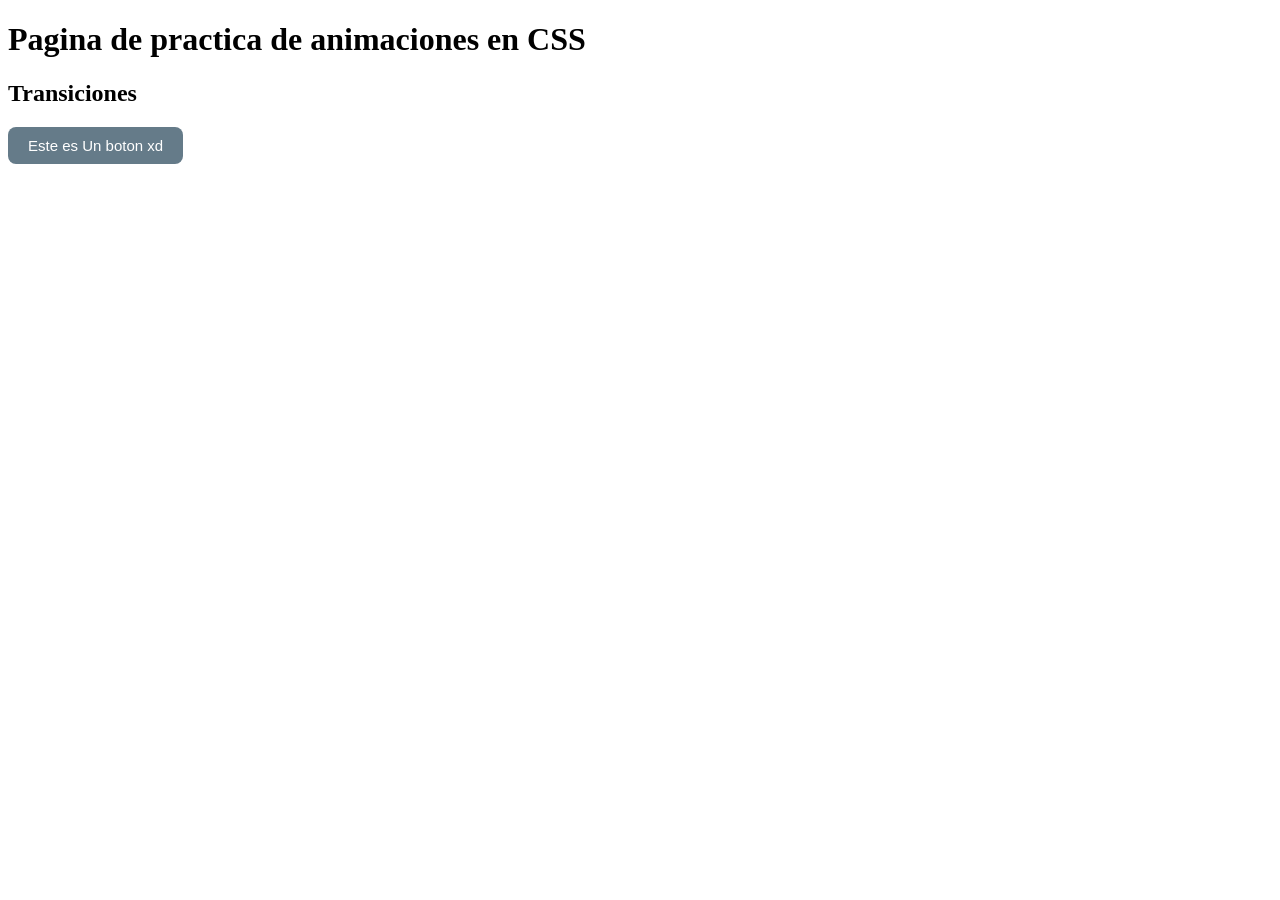
==== pagina-practica-animaciones.html @ cbb89f31 "se areggo proyecto animaciones css" ====
<!DOCTYPE html>
<html lang="es">

<head>
    <meta charset="UTF-8">
    <meta name="viewport" content="width=device-width, initial-scale=1.0">
    <title>Practica de animaciones en CSS</title>
    <link rel="stylesheet" href="css/pagina-practica-animaciones.css">
</head>

<body>
    <header>
        <h1>Pagina de practica de animaciones en CSS</h1>
    </header>
    <nav></nav>
    <main>
        <section>
            <header>
                <h2>Transiciones</h2>
            </header>
            <div class="boton">
                <button class="btn-transicion">
                    Este es Un boton xd
                </button>
            </div>
        </section>
    </main>

</body>

</html>
---- css/pagina-practica-animaciones.css ----
/* TRANSICIONES */
.btn-transicion {
    /* Estilos iniciales */
    background-color: #657b89;
    /* Azul */
    color: white;
    padding: 10px 20px;
    border: none;
    border-radius: 8px;
    cursor: pointer;
    font-size: 15px;

    /* LA CLAVE: La transición */
    /* Propiedad | Duración | Curva de tiempo */
    transition: background-color 3s ease;
}

/* Estado final al pasar el cursor */
.btn-transicion:hover {
    background-color: #4b0ee6;
    /* Cambia a verde */
}
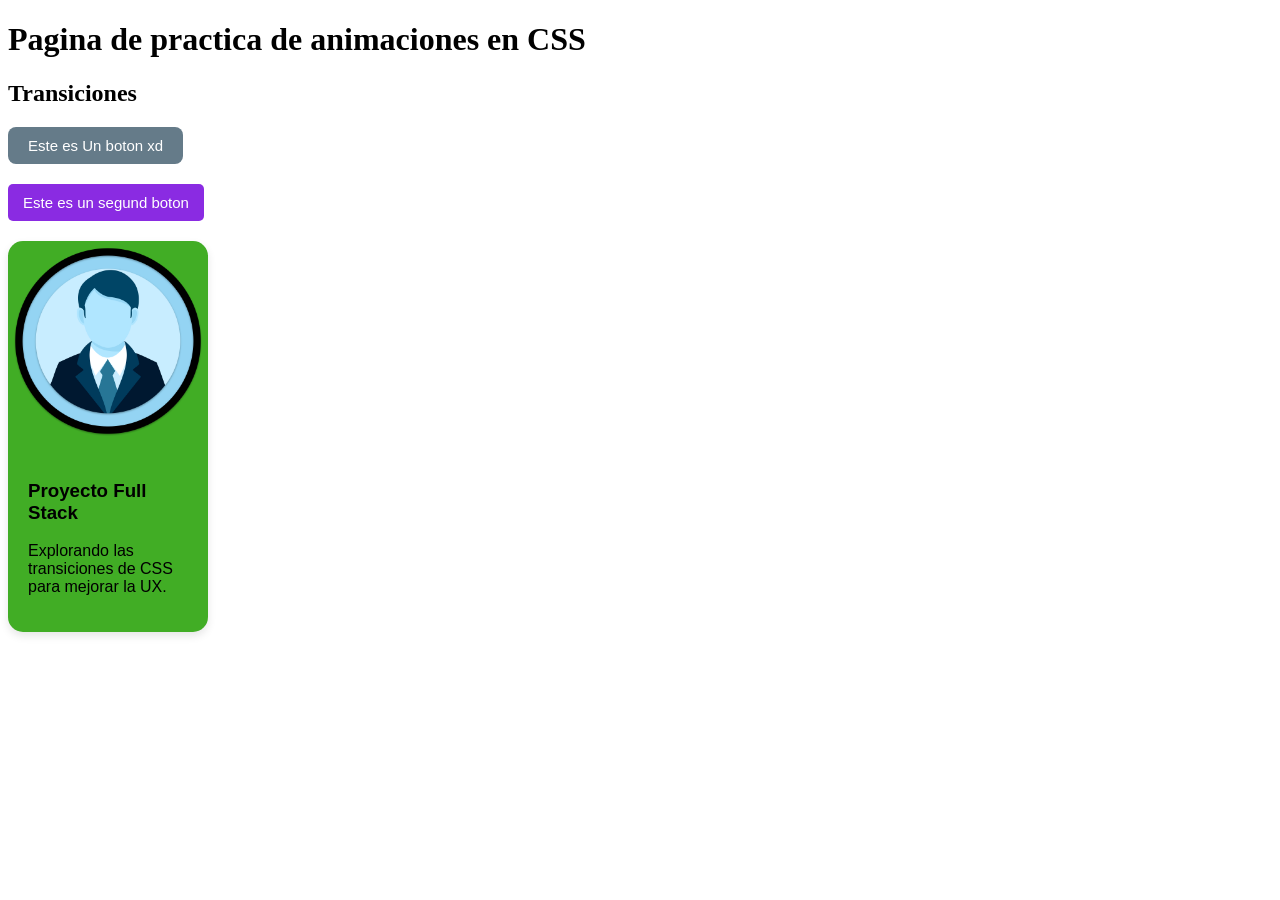
==== commit ebfa4c17: "se agregaron botones y card a la pagina animaciones" ====
--- a/pagina-practica-animaciones.html
+++ b/pagina-practica-animaciones.html
@@ -18,10 +18,25 @@
             <header>
                 <h2>Transiciones</h2>
             </header>
-            <div class="boton">
+            <div>
                 <button class="btn-transicion">
                     Este es Un boton xd
                 </button>
+            </div>
+            <div>
+                <button class="btn-transicion-2">
+                    Este es un segund boton
+                </button>
+            </div>
+        </section>
+
+        <section>
+            <div class="card">
+                <img src="image/card-user.webp" alt="Preview">
+                <div class="card-content">
+                    <h3>Proyecto Full Stack</h3>
+                    <p>Explorando las transiciones de CSS para mejorar la UX.</p>
+                </div>
             </div>
         </section>
     </main>
--- a/css/pagina-practica-animaciones.css
+++ b/css/pagina-practica-animaciones.css
@@ -19,4 +19,58 @@
 .btn-transicion:hover {
     background-color: #4b0ee6;
     /* Cambia a verde */
+}
+
+.btn-transicion-2 {
+    background-color: blueviolet;
+    color: white;
+    padding: 10px 15px;
+    margin-top: 20px;
+    border: none;
+    border-radius: 5px;
+    cursor: pointer;
+    font-size: 15px;
+    transition: background-color 3s ease;
+}
+
+.btn-transicion-2:hover {
+    background-color: #ea08f2;
+}
+
+
+
+.card {
+    width: 200px;
+    margin-top: 20px;
+    background-color: #41ad25;
+    border-radius: 15px;
+    overflow: hidden;
+    /* Para que la imagen no se salga de las esquinas redondeadas */
+    box-shadow: 0 4px 8px rgba(0, 0, 0, 0.1);
+
+    /* EL SECRETO: Definimos la transición desde el estado inicial */
+    /* Animamos 'transform' para el tamaño y 'box-shadow' para la profundidad */
+    transition: transform 0.5s ease, box-shadow 0.5s ease;
+    cursor: pointer;
+}
+
+/* Estado al pasar el cursor */
+.card:hover {
+    /* scale(1.05) aumenta el tamaño un 5%. 
+     No uses valores muy altos (como 1.5) porque se verá brusco */
+    transform: scale(1.05);
+
+    /* Aumentamos la sombra para dar efecto de que la card "flota" hacia el usuario */
+    box-shadow: 0 12px 24px rgba(0, 0, 0, 0.2);
+}
+
+/* Estilos extra para la imagen */
+.card img {
+    width: 100%;
+    display: block;
+}
+
+.card-content {
+    padding: 20px;
+    font-family: sans-serif;
 }
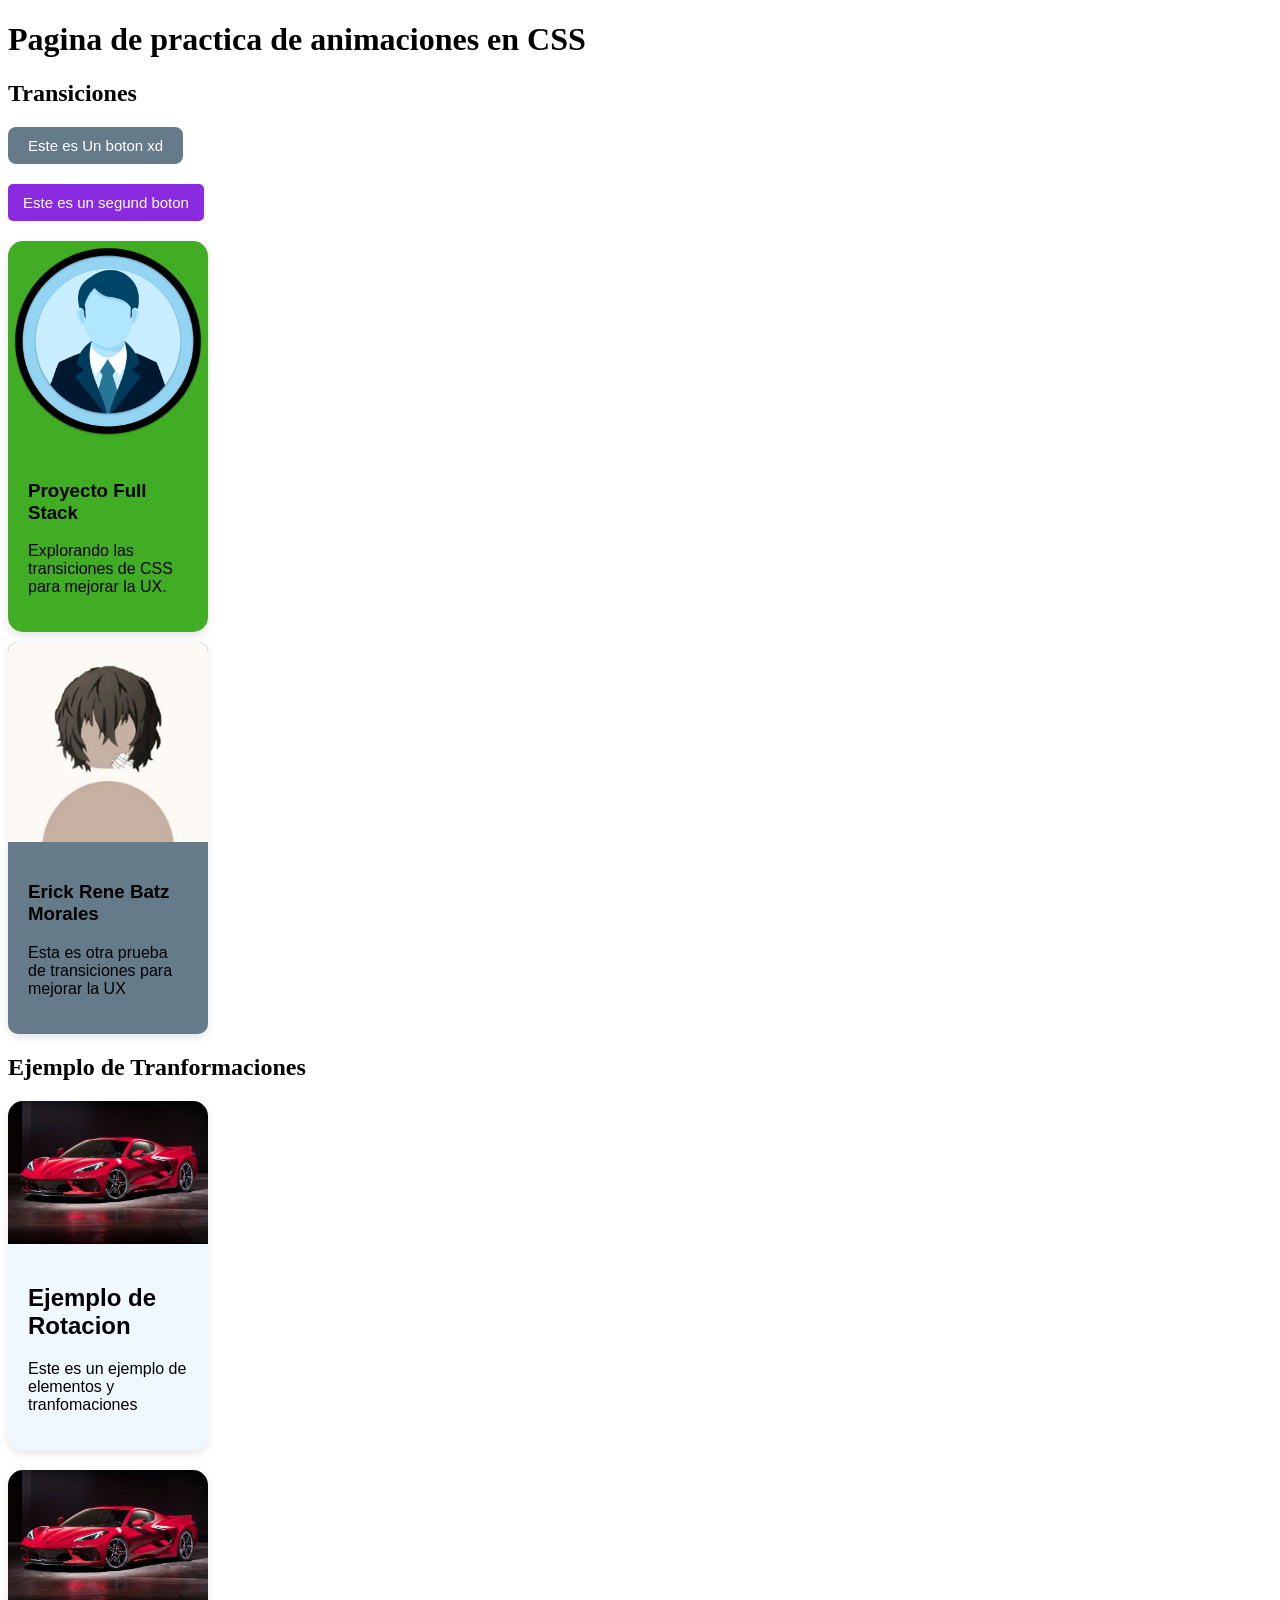
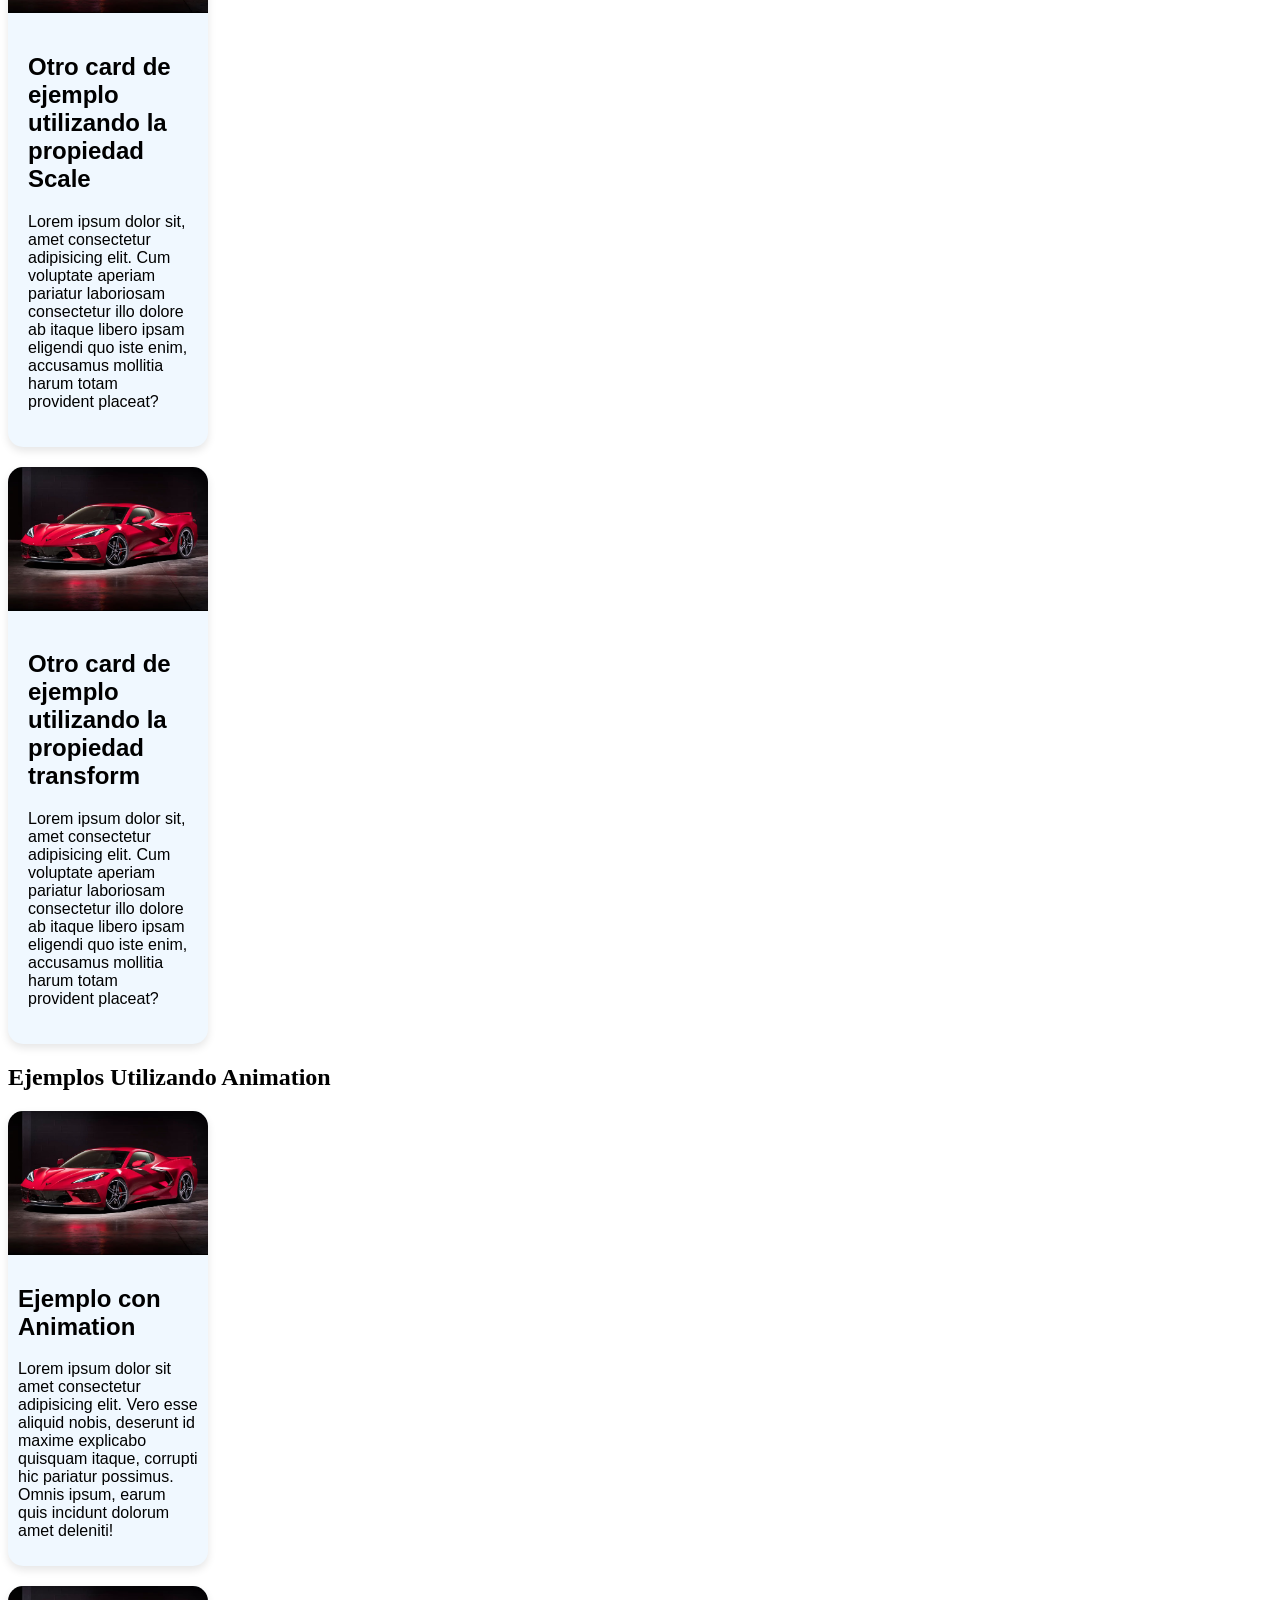
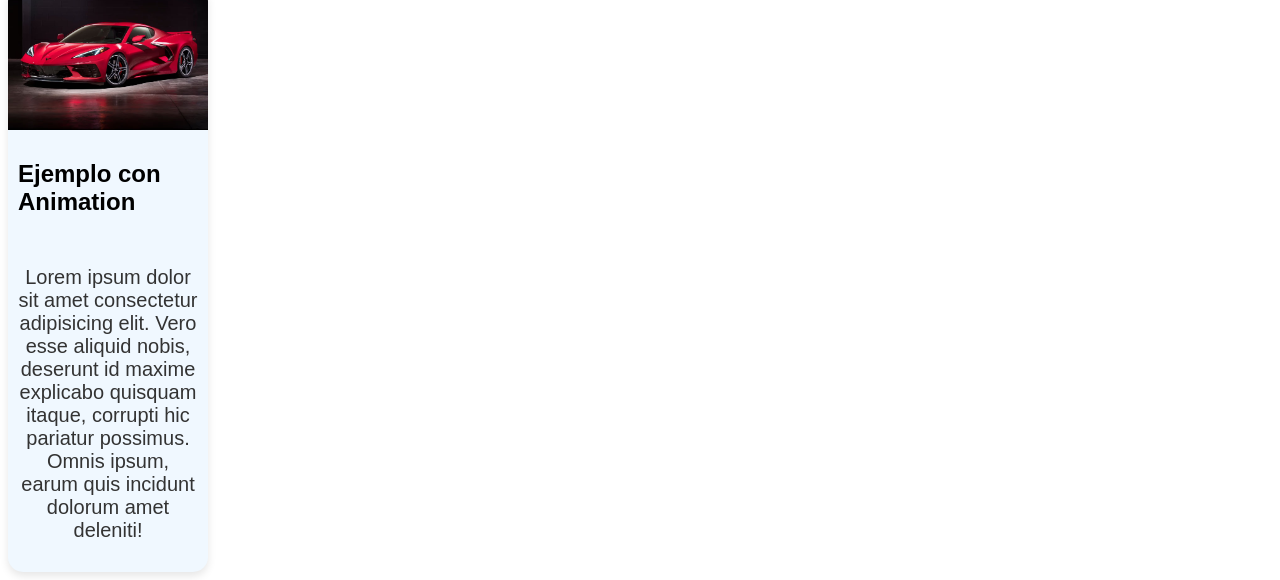
==== commit efc51c37: "se agregron animaciones" ====
--- a/pagina-practica-animaciones.html
+++ b/pagina-practica-animaciones.html
@@ -5,7 +5,9 @@
     <meta charset="UTF-8">
     <meta name="viewport" content="width=device-width, initial-scale=1.0">
     <title>Practica de animaciones en CSS</title>
-    <link rel="stylesheet" href="css/pagina-practica-animaciones.css">
+    <link rel="stylesheet" href="css/trasiciones.css">
+    <link rel="stylesheet" href="css/transformaciones.css">
+    <link rel="stylesheet" href="css/animaciones.css">
 </head>
 
 <body>
@@ -13,29 +15,92 @@
         <h1>Pagina de practica de animaciones en CSS</h1>
     </header>
     <nav></nav>
-    <main>
-        <section>
+    <main class="container">
+        <section class="row">
             <header>
                 <h2>Transiciones</h2>
             </header>
-            <div>
+            <div class="col-3">
                 <button class="btn-transicion">
                     Este es Un boton xd
                 </button>
             </div>
-            <div>
+            <div class="col-3">
                 <button class="btn-transicion-2">
                     Este es un segund boton
                 </button>
             </div>
         </section>
 
-        <section>
-            <div class="card">
+        <section class="row">
+            <div class="card col-2">
                 <img src="image/card-user.webp" alt="Preview">
                 <div class="card-content">
                     <h3>Proyecto Full Stack</h3>
                     <p>Explorando las transiciones de CSS para mejorar la UX.</p>
+                </div>
+            </div>
+            <div class="card-2 col-2">
+                <img src="image/user-anime.jpg" alt="user">
+                <div class="card-content-2">
+                    <h3>Erick Rene Batz Morales</h3>
+                    <p>Esta es otra prueba de transiciones para mejorar la UX</p>
+                </div>
+            </div>
+        </section>
+
+        <section>
+            <header>
+                <h2>Ejemplo de Tranformaciones</h2>
+            </header>
+            <div class="card-tran">
+                <img src="image/caro.avif" alt="image">
+                <div class="card-content-tran">
+                    <h2>Ejemplo de Rotacion</h2>
+                    <p>Este es un ejemplo de elementos y tranfomaciones</p>
+                </div>
+            </div>
+        </section>
+        <section>
+            <div class="card-tran-2">
+                <img src="image/caro.avif" alt="" class="image-scale">
+                <div class="card-content-tran-2">
+                    <h2>Otro card de ejemplo utilizando la propiedad Scale</h2>
+                    <p>Lorem ipsum dolor sit, amet consectetur adipisicing elit. Cum voluptate aperiam pariatur laboriosam consectetur illo dolore ab itaque libero ipsam eligendi quo iste enim, accusamus mollitia harum totam provident placeat?</p>
+                </div>
+            </div>
+        </section>
+        <section>
+            <div class="card-tran-3">
+                <img src="image/caro.avif" alt="">
+                <div class="card-content-tran-3">
+                    <h2>Otro card de ejemplo utilizando la propiedad transform</h2>
+                    <p>Lorem ipsum dolor sit, amet consectetur adipisicing elit. Cum voluptate aperiam pariatur laboriosam consectetur illo dolore ab itaque libero ipsam eligendi quo iste enim, accusamus mollitia harum totam provident placeat?</p>
+                </div>
+            </div>
+        </section>
+        <section>
+            <header>
+                <h2>Ejemplos Utilizando Animation</h2>
+            </header>
+            <div class="card-animation">
+                <img src="image/caro.avif" alt="">
+                <div class="card-content-animation">
+                    <h2>Ejemplo con Animation</h2>
+                    <p>
+                        Lorem ipsum dolor sit amet consectetur adipisicing elit. Vero esse aliquid nobis, deserunt id maxime explicabo quisquam itaque, corrupti hic pariatur possimus. Omnis ipsum, earum quis incidunt dolorum amet deleniti!
+                    </p>
+                </div>
+            </div>
+        </section>
+        <section>
+            <div class="card-opacity">
+                <img src="image/caro.avif" alt="">
+                <div class="card-content-opacity">
+                    <h2>Ejemplo con Animation</h2>
+                    <p class="texto-pulso">
+                        Lorem ipsum dolor sit amet consectetur adipisicing elit. Vero esse aliquid nobis, deserunt id maxime explicabo quisquam itaque, corrupti hic pariatur possimus. Omnis ipsum, earum quis incidunt dolorum amet deleniti!
+                    </p>
                 </div>
             </div>
         </section>
--- a/css/trasiciones.css
+++ b/css/trasiciones.css
@@ -0,0 +1,100 @@
+/* TRANSICIONES */
+.btn-transicion {
+    /* Estilos iniciales */
+    background-color: #657b89;
+    /* Azul */
+    color: white;
+    padding: 10px 20px;
+    border: none;
+    border-radius: 8px;
+    cursor: pointer;
+    font-size: 15px;
+
+    /* LA CLAVE: La transición */
+    /* Propiedad | Duración | Curva de tiempo */
+    transition: background-color 3s ease;
+}
+
+/* Estado final al pasar el cursor */
+.btn-transicion:hover {
+    background-color: #4b0ee6;
+    /* Cambia a verde */
+}
+
+.btn-transicion-2 {
+    background-color: blueviolet;
+    color: white;
+    padding: 10px 15px;
+    margin-top: 20px;
+    border: none;
+    border-radius: 5px;
+    cursor: pointer;
+    font-size: 15px;
+    transition: background-color 3s ease;
+}
+
+.btn-transicion-2:hover {
+    background-color: #ea08f2;
+}
+
+
+/*creamos el primer card*/
+.card {
+    width: 200px;
+    margin-top: 20px;
+    background-color: #41ad25;
+    border-radius: 15px;
+    overflow: hidden;
+    /* Para que la imagen no se salga de las esquinas redondeadas */
+    box-shadow: 0 4px 8px rgba(0, 0, 0, 0.1);
+
+    /* EL SECRETO: Definimos la transición desde el estado inicial */
+    /* Animamos 'transform' para el tamaño y 'box-shadow' para la profundidad */
+    transition: transform 0.5s ease, box-shadow 0.5s ease;
+    cursor: pointer;
+}
+
+/* Estado al pasar el cursor */
+.card:hover {
+    /* scale(1.05) aumenta el tamaño un 5%. 
+     No uses valores muy altos (como 1.5) porque se verá brusco */
+    transform: scale(1.05);
+
+    /* Aumentamos la sombra para dar efecto de que la card "flota" hacia el usuario */
+    box-shadow: 0 12px 24px rgba(0, 0, 0, 0.2);
+}
+
+/* Estilos extra para la imagen */
+.card img {
+    width: 100%;
+    display: block;
+}
+
+.card-content {
+    padding: 20px;
+    font-family: sans-serif;
+}
+
+.card-2{
+    width: 200px;
+    margin-top: 10px;
+    background-color: #657b89;
+    border-radius: 10px;
+    overflow: hidden;
+    box-shadow: 0 4px 8px rgba(0, 0, 0, 0.1);
+
+    transition: transform 0.5s ease, box-shadow 0.5s ease;
+    cursor: pointer;
+}
+.card-2:hover{
+    transform: scale(1.05);
+    box-shadow: 0 16px 32px rgba(0, 0, 0, 0.2);
+}
+.card-2 img {
+    width: 100%;
+    display: block;
+}
+.card-content-2{
+    padding: 20px;
+    font-family: sans-serif;
+}
--- a/css/transformaciones.css
+++ b/css/transformaciones.css
@@ -0,0 +1,77 @@
+/*Estos son ejemplos de como usar tranformaciones*/
+.card-tran{
+    width: 200px;
+    margin-top: 20px;
+    background-color: aliceblue;
+    border-radius: 15px;
+    overflow: hidden;
+    box-shadow: 0 4px 8px rgba(0, 0, 0, 0.1);
+
+    transition: transform 0.5s ease, box-shadow 0.5s ease;
+    cursor:pointer;
+}
+.card-tran:hover{
+    transform: rotate(10deg);
+    box-shadow: 0 12px 16px rgba(0, 0, 0, 0.2);
+}
+.card-tran img{
+    width: 100%;
+    display: block;
+}
+.card-content-tran{
+    padding: 20px;
+    font-family: sans-serif;
+}
+
+
+/*creamos una segunda card para urilizar scale en la propiedad tranform*/
+.card-tran-2{
+    width: 200px;
+    margin-top: 20px;
+    background-color: aliceblue;
+    border-radius: 15px;
+    overflow: hidden;
+    box-shadow: 0 4px 8px rgba(0, 0, 0, 0.1);
+
+    transition: transform 0.5s ease, box-shadow 0.5s ease;
+    cursor:pointer;
+}
+.card-tran-2:hover{
+    transform: scale(1.1);
+    box-shadow: 0 12px 24px rgba(0, 0, 0, 0.3);
+}
+
+.card-tran-2 img{
+    width: 100%;
+    display: block;
+}
+.card-content-tran-2{
+    padding: 20px;
+    font-family: sans-serif;
+}
+
+/*creamos un tercer card para la funcion translate*/
+.card-tran-3{
+    width: 200px;
+    margin-top: 20px;
+    background-color: aliceblue;
+    border-radius: 15px;
+    overflow: hidden;
+    box-shadow: 0 4px 8px rgba(0, 0, 0, 0.1);
+
+    transition: all 0.5s ease;
+    cursor:pointer;
+}
+.card-tran-3:hover{
+    transform:translate(30px);
+    box-shadow: 0 12px 24px rgba(0, 0, 0, 0.3);
+}
+
+.card-tran-3 img{
+    width: 100%;
+    display: block;
+}
+.card-content-tran-3{
+    padding: 20px;
+    font-family: sans-serif;
+}
--- a/css/animaciones.css
+++ b/css/animaciones.css
@@ -0,0 +1,67 @@
+/*cramos las animaciones para nuestra pagina*/
+@keyframes flotar{
+    0%{
+        transform: translateY(0);
+    }
+    50%{
+        transform: translateY(-20px);
+    }
+    100%{
+        transform: translateY(0);
+    }
+}
+.card-animation{
+   width: 200px;
+    margin-top: 20px;
+    background-color: aliceblue;
+    border-radius: 15px;
+    overflow: hidden;
+    box-shadow: 0 4px 8px rgba(0, 0, 0, 0.1);
+    animation: flotar 3s ease-in infinite;
+}
+.card-animation img{
+    width: 100%;
+    display: block;
+}
+.card-content-animation{
+    padding: 10px;
+    font-family: sans-serif;
+}
+
+@keyframes aparicionPulso{
+    0%{
+        opacity: 0;
+    }
+    50%{
+        opacity: 1;
+    }
+    100%{
+        opacity: 0;
+    }
+}
+.card-opacity{
+   width: 200px;
+    margin-top: 20px;
+    background-color: aliceblue;
+    border-radius: 15px;
+    overflow: hidden;
+    box-shadow: 0 4px 8px rgba(0, 0, 0, 0.1);
+   
+}
+.card-opacity img{
+    width: 100%;
+    display: block;
+}
+.card-content-opacity{
+    padding: 10px;
+    font-family: sans-serif;
+}
+.texto-pulso{
+  font-family: sans-serif;
+  font-size: 20px;
+  color: #333;
+  text-align: center;
+  margin-top: 50px;
+  
+  animation: aparicionPulso 2s ease infinite;
+}
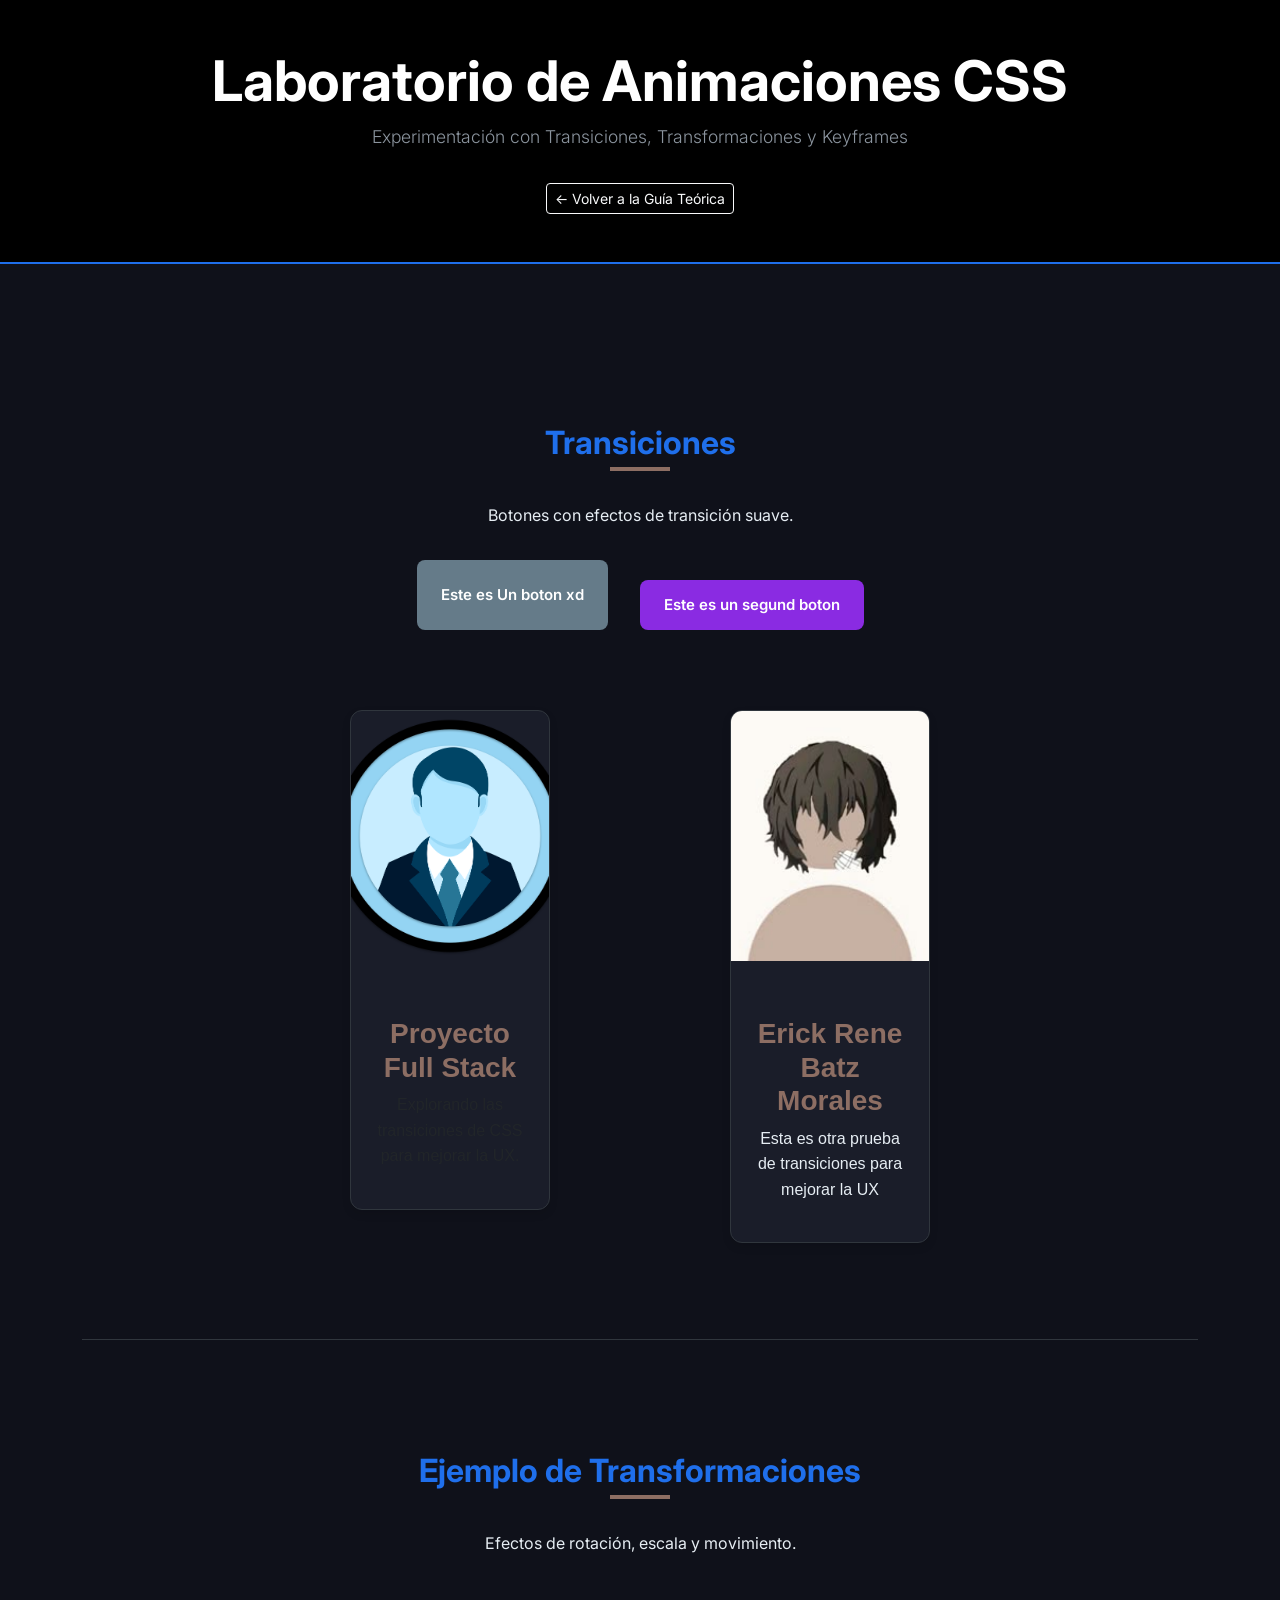
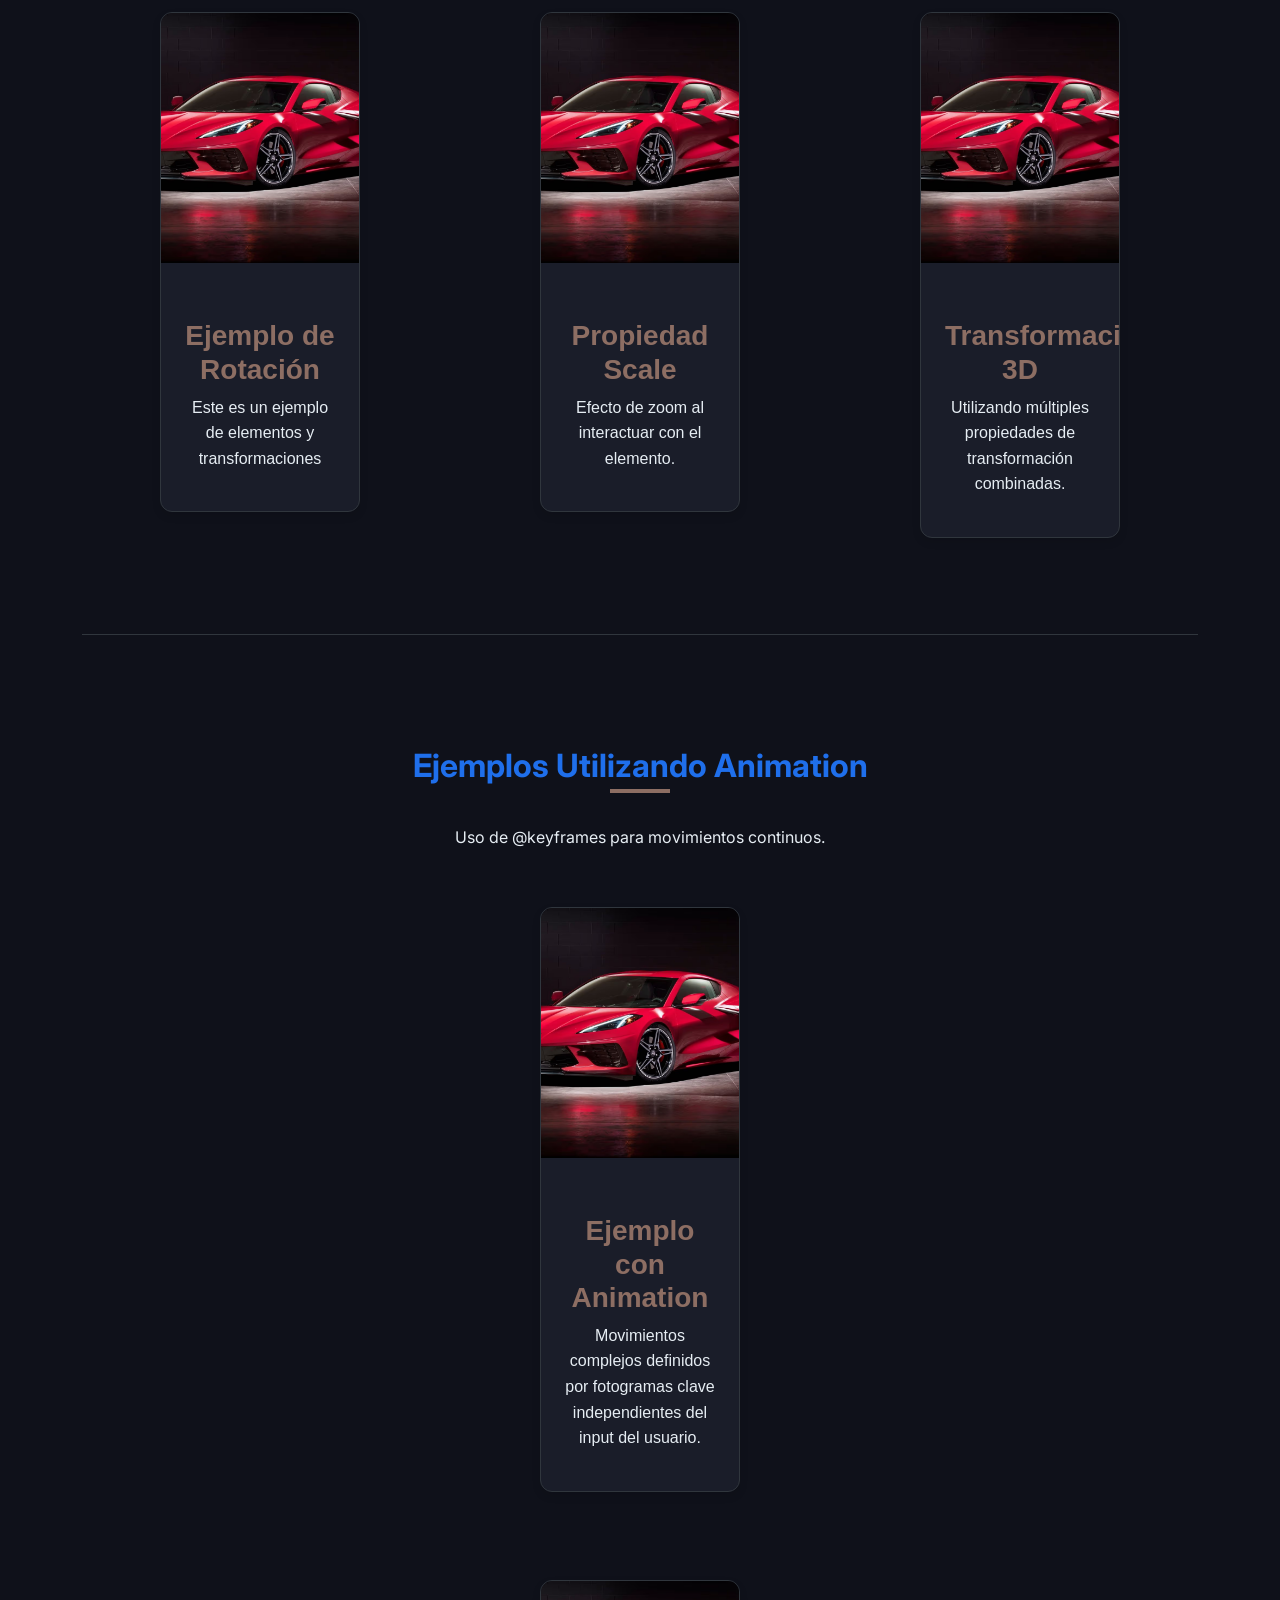
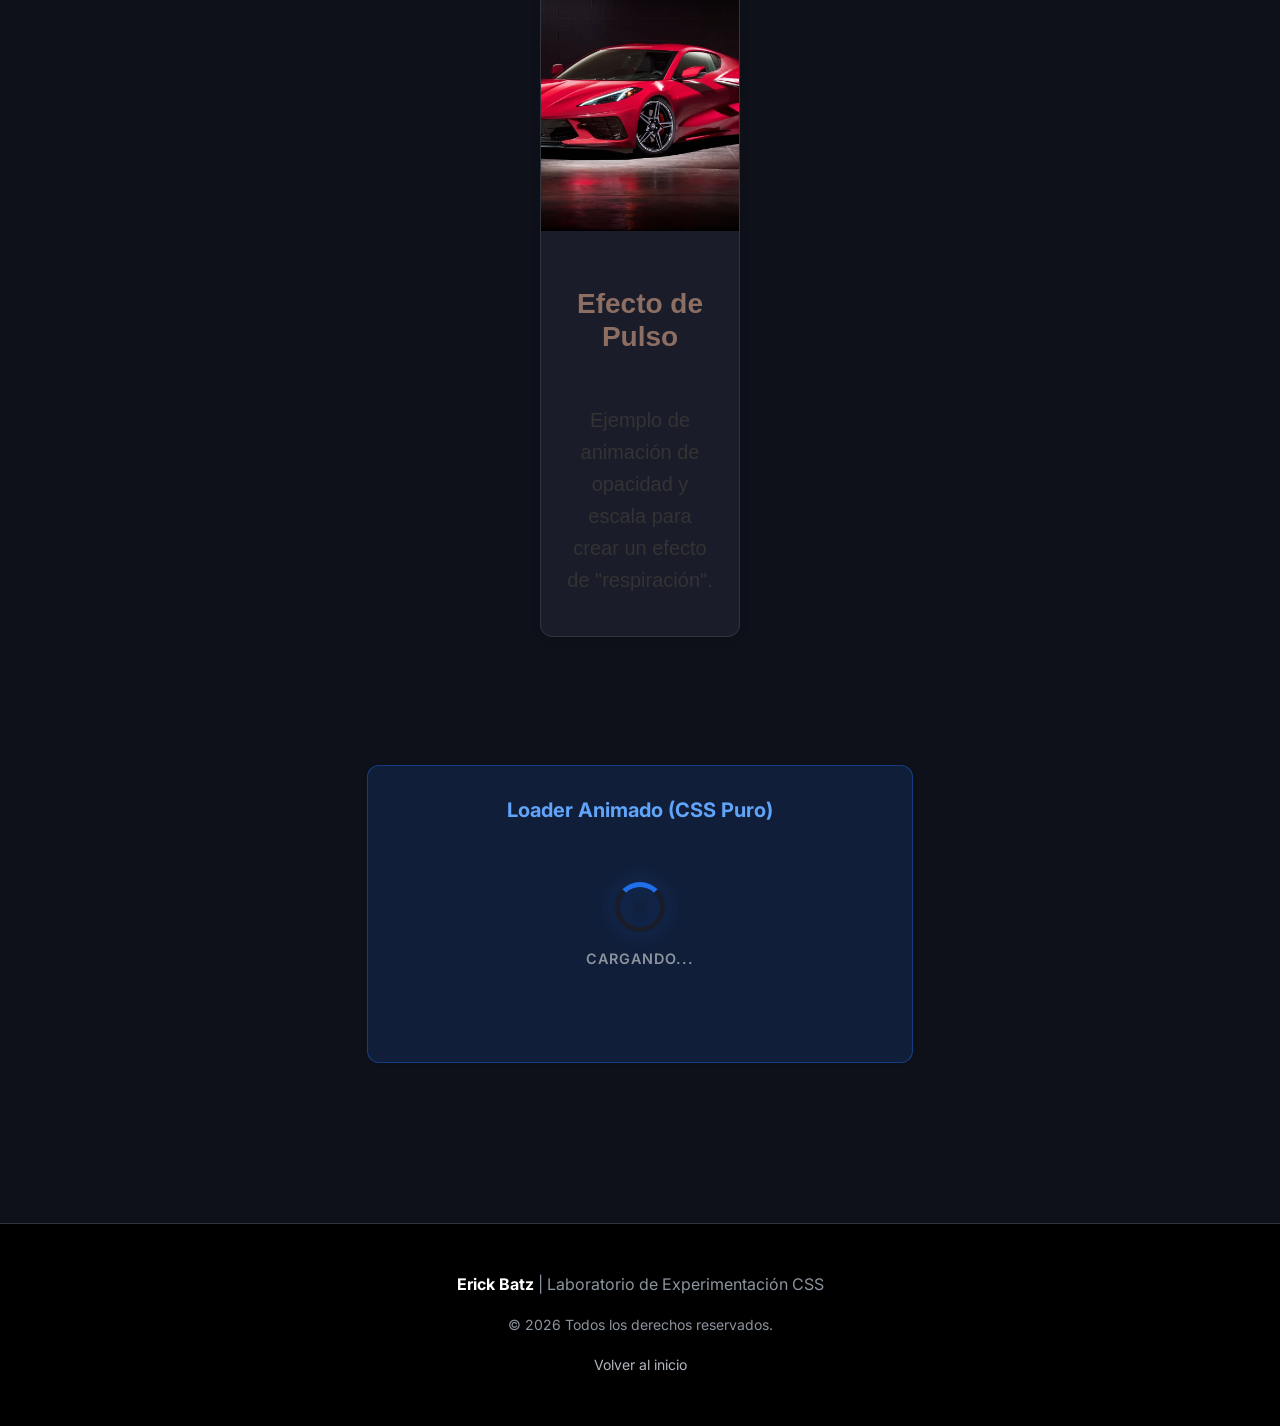
==== commit 71abc79f: "se agrego animaciones" ====
--- a/pagina-practica-animaciones.html
+++ b/pagina-practica-animaciones.html
@@ -4,108 +4,241 @@
 <head>
     <meta charset="UTF-8">
     <meta name="viewport" content="width=device-width, initial-scale=1.0">
-    <title>Practica de animaciones en CSS</title>
+    <title>Laboratorio: Práctica de Animaciones CSS</title>
+
+    <!-- Bootstrap 5 CDN -->
+    <link href="https://cdn.jsdelivr.net/npm/bootstrap@5.3.0/dist/css/bootstrap.min.css" rel="stylesheet">
+
+    <!-- Estilos del proyecto -->
+    <link rel="stylesheet" href="css/style.css">
+
+    <!-- Fuentes (igual que index.html) -->
+    <link rel="preconnect" href="https://fonts.googleapis.com">
+    <link rel="preconnect" href="https://fonts.gstatic.com" crossorigin>
+    <link href="https://fonts.googleapis.com/css2?family=Inter:wght@300;400;600;800&display=swap" rel="stylesheet">
+
+    <!-- Tus estilos específicos para animaciones -->
+    <!-- Nota: He mantenido estos enlaces ya que son los que contienen la lógica de tus animaciones -->
     <link rel="stylesheet" href="css/trasiciones.css">
     <link rel="stylesheet" href="css/transformaciones.css">
     <link rel="stylesheet" href="css/animaciones.css">
+
+    <style>
+        /* Ajustes específicos para centrar y pulir esta página */
+        .card,
+        .card-2,
+        .card-tran,
+        .card-tran-2,
+        .card-tran-3,
+        .card-animation,
+        .card-opacity {
+            margin: 2rem auto;
+            max-width: 400px;
+            /* Tamaño máximo para que no se estiren demasiado en pantallas grandes */
+            background-color: var(--surface-color);
+            border: 1px solid var(--border-color);
+            border-radius: 12px;
+            overflow: hidden;
+            text-align: center;
+        }
+
+        .card img,
+        .card-2 img,
+        .card-tran img,
+        .card-tran-2 img,
+        .card-tran-3 img,
+        .card-animation img,
+        .card-opacity img {
+            width: 100%;
+            height: 250px;
+            object-fit: cover;
+        }
+
+        .card-content,
+        .card-content-2,
+        .card-content-tran,
+        .card-content-tran-2,
+        .card-content-tran-3,
+        .card-content-animation,
+        .card-content-opacity {
+            padding: 1.5rem;
+        }
+
+        h2 {
+            margin-top: 3rem;
+            margin-bottom: 2rem;
+            text-align: center;
+        }
+
+        h2::after {
+            left: 50%;
+            transform: translateX(-50%);
+        }
+
+        .btn-container {
+            display: flex;
+            justify-content: center;
+            gap: 2rem;
+            margin: 2rem 0;
+        }
+
+        /* Tus botones originales con algo de padding extra para Bootstrap */
+        .btn-transicion,
+        .btn-transicion-2 {
+            padding: 0.8rem 1.5rem;
+            border-radius: 8px;
+            cursor: pointer;
+            border: none;
+            font-weight: 600;
+        }
+    </style>
 </head>
 
 <body>
-    <header>
-        <h1>Pagina de practica de animaciones en CSS</h1>
+    <header class="py-5">
+        <div class="container text-center">
+            <h1 class="display-4 fw-bold">Laboratorio de Animaciones CSS</h1>
+            <p class="subtitle lead">Experimentación con Transiciones, Transformaciones y Keyframes</p>
+            <a href="index.html" class="btn btn-outline-light btn-sm mt-3">← Volver a la Guía Teórica</a>
+        </div>
     </header>
-    <nav></nav>
-    <main class="container">
-        <section class="row">
-            <header>
-                <h2>Transiciones</h2>
-            </header>
-            <div class="col-3">
+
+    <main class="container py-5">
+
+        <!-- SECCIÓN 1: TRANSICIONES -->
+        <section class="text-center">
+            <h2>Transiciones</h2>
+            <p class="mb-4">Botones con efectos de transición suave.</p>
+
+            <div class="btn-container">
                 <button class="btn-transicion">
                     Este es Un boton xd
                 </button>
-            </div>
-            <div class="col-3">
                 <button class="btn-transicion-2">
                     Este es un segund boton
                 </button>
             </div>
+
+            <div class="row justify-content-center mt-5">
+                <div class="col-md-6 col-lg-4">
+                    <div class="card">
+                        <img src="image/card-user.webp" alt="Preview">
+                        <div class="card-content">
+                            <h3>Proyecto Full Stack</h3>
+                            <p>Explorando las transiciones de CSS para mejorar la UX.</p>
+                        </div>
+                    </div>
+                </div>
+                <div class="col-md-6 col-lg-4">
+                    <div class="card-2">
+                        <img src="image/user-anime.jpg" alt="user">
+                        <div class="card-content-2">
+                            <h3>Erick Rene Batz Morales</h3>
+                            <p>Esta es otra prueba de transiciones para mejorar la UX</p>
+                        </div>
+                    </div>
+                </div>
+            </div>
         </section>
 
-        <section class="row">
-            <div class="card col-2">
-                <img src="image/card-user.webp" alt="Preview">
-                <div class="card-content">
-                    <h3>Proyecto Full Stack</h3>
-                    <p>Explorando las transiciones de CSS para mejorar la UX.</p>
-                </div>
-            </div>
-            <div class="card-2 col-2">
-                <img src="image/user-anime.jpg" alt="user">
-                <div class="card-content-2">
-                    <h3>Erick Rene Batz Morales</h3>
-                    <p>Esta es otra prueba de transiciones para mejorar la UX</p>
+        <!-- SECCIÓN 2: TRANSFORMACIONES -->
+        <section class="text-center">
+            <h2>Ejemplo de Transformaciones</h2>
+            <p class="mb-4">Efectos de rotación, escala y movimiento.</p>
+
+            <div class="row justify-content-center g-4">
+                <div class="col-md-6 col-lg-4">
+                    <div class="card-tran">
+                        <img src="image/caro.avif" alt="image">
+                        <div class="card-content-tran">
+                            <h3>Ejemplo de Rotación</h3>
+                            <p>Este es un ejemplo de elementos y transformaciones</p>
+                        </div>
+                    </div>
+                </div>
+
+                <div class="col-md-6 col-lg-4">
+                    <div class="card-tran-2">
+                        <img src="image/caro.avif" alt="" class="image-scale">
+                        <div class="card-content-tran-2">
+                            <h3>Propiedad Scale</h3>
+                            <p>Efecto de zoom al interactuar con el elemento.</p>
+                        </div>
+                    </div>
+                </div>
+
+                <div class="col-md-6 col-lg-4">
+                    <div class="card-tran-3">
+                        <img src="image/caro.avif" alt="">
+                        <div class="card-content-tran-3">
+                            <h3>Transformación 3D</h3>
+                            <p>Utilizando múltiples propiedades de transformación combinadas.</p>
+                        </div>
+                    </div>
                 </div>
             </div>
         </section>
 
-        <section>
-            <header>
-                <h2>Ejemplo de Tranformaciones</h2>
-            </header>
-            <div class="card-tran">
-                <img src="image/caro.avif" alt="image">
-                <div class="card-content-tran">
-                    <h2>Ejemplo de Rotacion</h2>
-                    <p>Este es un ejemplo de elementos y tranfomaciones</p>
+        <!-- SECCIÓN 3: ANIMACIONES -->
+        <section class="text-center">
+            <h2>Ejemplos Utilizando Animation</h2>
+            <p class="mb-4">Uso de @keyframes para movimientos continuos.</p>
+
+            <div class="row justify-content-center">
+                <div class="col-md-8 col-lg-6">
+                    <div class="card-animation">
+                        <img src="image/caro.avif" alt="">
+                        <div class="card-content-animation">
+                            <h3>Ejemplo con Animation</h3>
+                            <p>
+                                Movimientos complejos definidos por fotogramas clave independientes del input del
+                                usuario.
+                            </p>
+                        </div>
+                    </div>
+                </div>
+            </div>
+
+            <div class="row justify-content-center mt-4">
+                <div class="col-md-8 col-lg-6">
+                    <div class="card-opacity">
+                        <img src="image/caro.avif" alt="">
+                        <div class="card-content-opacity">
+                            <h3>Efecto de Pulso</h3>
+                            <p class="texto-pulso">
+                                Ejemplo de animación de opacidad y escala para crear un efecto de "respiración".
+                            </p>
+                        </div>
+                    </div>
+                </div>
+            </div>
+
+            <!-- Loader Animado Agregado -->
+            <div class="row justify-content-center mt-5">
+                <div class="col-md-8 col-lg-6">
+                    <div class="expert-tip shadow-sm">
+                        <h3 class="h5 fw-bold mb-3">Loader Animado (CSS Puro)</h3>
+                        <div class="loader-container">
+                            <div class="loader"></div>
+                            <div class="loader-text">Cargando...</div>
+                        </div>
+                    </div>
                 </div>
             </div>
         </section>
-        <section>
-            <div class="card-tran-2">
-                <img src="image/caro.avif" alt="" class="image-scale">
-                <div class="card-content-tran-2">
-                    <h2>Otro card de ejemplo utilizando la propiedad Scale</h2>
-                    <p>Lorem ipsum dolor sit, amet consectetur adipisicing elit. Cum voluptate aperiam pariatur laboriosam consectetur illo dolore ab itaque libero ipsam eligendi quo iste enim, accusamus mollitia harum totam provident placeat?</p>
-                </div>
-            </div>
-        </section>
-        <section>
-            <div class="card-tran-3">
-                <img src="image/caro.avif" alt="">
-                <div class="card-content-tran-3">
-                    <h2>Otro card de ejemplo utilizando la propiedad transform</h2>
-                    <p>Lorem ipsum dolor sit, amet consectetur adipisicing elit. Cum voluptate aperiam pariatur laboriosam consectetur illo dolore ab itaque libero ipsam eligendi quo iste enim, accusamus mollitia harum totam provident placeat?</p>
-                </div>
-            </div>
-        </section>
-        <section>
-            <header>
-                <h2>Ejemplos Utilizando Animation</h2>
-            </header>
-            <div class="card-animation">
-                <img src="image/caro.avif" alt="">
-                <div class="card-content-animation">
-                    <h2>Ejemplo con Animation</h2>
-                    <p>
-                        Lorem ipsum dolor sit amet consectetur adipisicing elit. Vero esse aliquid nobis, deserunt id maxime explicabo quisquam itaque, corrupti hic pariatur possimus. Omnis ipsum, earum quis incidunt dolorum amet deleniti!
-                    </p>
-                </div>
-            </div>
-        </section>
-        <section>
-            <div class="card-opacity">
-                <img src="image/caro.avif" alt="">
-                <div class="card-content-opacity">
-                    <h2>Ejemplo con Animation</h2>
-                    <p class="texto-pulso">
-                        Lorem ipsum dolor sit amet consectetur adipisicing elit. Vero esse aliquid nobis, deserunt id maxime explicabo quisquam itaque, corrupti hic pariatur possimus. Omnis ipsum, earum quis incidunt dolorum amet deleniti!
-                    </p>
-                </div>
-            </div>
-        </section>
+
     </main>
 
+    <footer class="py-5">
+        <div class="container">
+            <p><strong>Erick Batz</strong> | Laboratorio de Experimentación CSS</p>
+            <p class="copyright small">&copy; 2026 Todos los derechos reservados.</p>
+            <a href="index.html" class="text-decoration-none text-muted small">Volver al inicio</a>
+        </div>
+    </footer>
+
+    <!-- Bootstrap Bundle JS -->
+    <script src="https://cdn.jsdelivr.net/npm/bootstrap@5.3.0/dist/js/bootstrap.bundle.min.js"></script>
 </body>
 
 </html>
--- a/css/style.css
+++ b/css/style.css
@@ -0,0 +1,217 @@
+:root {
+    --bg-color: #0f111a; /* Negro profundo azulado */
+    --surface-color: #1a1d29; /* Gris muy oscuro para tarjetas */
+    --text-color: #e6edf3; /* Gris muy claro para lectura */
+    --text-muted: #8b949e;
+    --navy-blue: #1f6feb; /* Azul brillante para contrastar en oscuro */
+    --dark-brown: #8d6e63; /* Café claro para resaltar en oscuro */
+    --border-color: #30363d;
+    --code-bg: #0d1117; /* Fondo tipo GitHub Dark */
+}
+
+body {
+    font-family: 'Inter', -apple-system, BlinkMacSystemFont, "Segoe UI", Roboto, sans-serif;
+    background-color: var(--bg-color);
+    color: var(--text-color);
+    line-height: 1.6;
+}
+
+/* Header & Nav */
+header {
+    background-color: #000;
+    color: white;
+    padding: 4rem 0;
+    border-bottom: 2px solid var(--navy-blue);
+}
+
+.header-content h1 {
+    font-weight: 800;
+    letter-spacing: -0.02em;
+    color: #fff;
+}
+
+.subtitle {
+    color: var(--text-muted);
+    font-size: 1.1rem;
+}
+
+nav {
+    background-color: rgba(15, 17, 26, 0.95);
+    backdrop-filter: blur(10px);
+    border-bottom: 1px solid var(--border-color);
+    padding: 0.5rem 0;
+}
+
+nav .nav-link {
+    color: var(--text-muted) !important;
+    font-weight: 600;
+    font-size: 0.9rem;
+    transition: all 0.3s ease;
+}
+
+nav .nav-link:hover {
+    color: var(--navy-blue) !important;
+}
+
+/* Main Content */
+main {
+    max-width: 900px;
+    margin: 0 auto;
+    padding: 0 1.5rem;
+}
+
+section {
+    padding: 4rem 0;
+    border-bottom: 1px solid var(--border-color);
+}
+
+section:last-of-type {
+    border-bottom: none;
+}
+
+h2 {
+    color: var(--navy-blue);
+    font-weight: 700;
+    margin-bottom: 2rem;
+    position: relative;
+    padding-bottom: 0.5rem;
+}
+
+h2::after {
+    content: '';
+    position: absolute;
+    bottom: 0;
+    left: 0;
+    width: 60px;
+    height: 4px;
+    background-color: var(--dark-brown);
+}
+
+h3 {
+    color: var(--dark-brown);
+    font-weight: 600;
+    margin-top: 2rem;
+}
+
+/* Code Blocks - FIXING READABILITY */
+.code-block {
+    background-color: var(--code-bg);
+    border: 1px solid var(--border-color);
+    border-radius: 12px;
+    padding: 2rem;
+    margin: 2rem 0;
+    overflow-x: auto;
+    box-shadow: inset 0 2px 10px rgba(0,0,0,0.5);
+}
+
+.code-block pre {
+    margin: 0;
+    color: #c9d1d9; /* Blanco hueso para máximo contraste */
+    font-family: 'Consolas', 'Monaco', 'Courier New', monospace;
+    font-size: 1rem;
+    tab-size: 4;
+}
+
+/* Estilo para los tags de código dentro de texto */
+code:not(pre code) {
+    background-color: #21262d;
+    color: #ff7b72; /* Color café/rojizo suave para destacar */
+    padding: 0.2rem 0.5rem;
+    border-radius: 6px;
+    font-size: 0.9em;
+}
+
+/* Conclusion & Tips */
+.conclusion-box {
+    background-color: var(--surface-color);
+    border-left: 5px solid var(--dark-brown);
+    padding: 2rem;
+    margin-top: 2rem;
+    border-radius: 0 8px 8px 0;
+}
+
+.conclusion-box h4 {
+    color: var(--dark-brown);
+    margin-bottom: 1rem;
+}
+
+/* Texto Muted - Incrementando brillo para legibilidad */
+.text-muted {
+    color: #b0b8c1 !important;
+}
+
+/* Pilares de Transición (dt/dd) */
+dt {
+    color: var(--navy-blue);
+    font-weight: 700;
+}
+
+dd {
+    color: #c9d1d9;
+    margin-bottom: 1rem;
+}
+
+/* Tip de experto - Mejorando contraste */
+.expert-tip {
+    background-color: rgba(31, 111, 235, 0.15);
+    border: 1px solid rgba(31, 111, 235, 0.4);
+    border-radius: 12px;
+    padding: 2rem;
+    margin: 3rem 0;
+    box-shadow: 0 10px 30px rgba(0,0,0,0.3);
+}
+
+.expert-tip p {
+    color: #e6edf3 !important; /* Texto principal brillante */
+    font-size: 1.05rem;
+}
+
+.expert-tip h3 {
+    margin-top: 0;
+    color: #60a5fa; /* Azul más claro para resaltar */
+}
+
+/* Tables */
+.table {
+    color: var(--text-color) !important;
+    border-color: var(--border-color) !important;
+}
+
+.table thead th {
+    background-color: var(--surface-color) !important;
+    color: var(--navy-blue) !important;
+    border-bottom: 2px solid var(--navy-blue) !important;
+}
+
+.table-hover tbody tr:hover {
+    background-color: rgba(255, 255, 255, 0.05) !important;
+    color: #fff !important;
+}
+
+/* Footer */
+footer {
+    background-color: #000;
+    color: var(--text-muted);
+    text-align: center;
+    padding: 5rem 0;
+    border-top: 1px solid var(--border-color);
+}
+
+footer strong {
+    color: #fff;
+}
+
+/* Layout for Advantages */
+.grid-article {
+    background-color: var(--surface-color);
+    border: 1px solid var(--border-color);
+    padding: 2rem;
+    border-radius: 12px;
+    height: 100%;
+}
+
+.list-group-item {
+    background-color: transparent !important;
+    color: var(--text-color) !important;
+    border-color: var(--border-color) !important;
+}
--- a/css/animaciones.css
+++ b/css/animaciones.css
@@ -1,17 +1,20 @@
 /*cramos las animaciones para nuestra pagina*/
-@keyframes flotar{
-    0%{
+@keyframes flotar {
+    0% {
         transform: translateY(0);
     }
-    50%{
+
+    50% {
         transform: translateY(-20px);
     }
-    100%{
+
+    100% {
         transform: translateY(0);
     }
 }
-.card-animation{
-   width: 200px;
+
+.card-animation {
+    width: 200px;
     margin-top: 20px;
     background-color: aliceblue;
     border-radius: 15px;
@@ -19,49 +22,109 @@
     box-shadow: 0 4px 8px rgba(0, 0, 0, 0.1);
     animation: flotar 3s ease-in infinite;
 }
-.card-animation img{
+
+.card-animation img {
     width: 100%;
     display: block;
 }
-.card-content-animation{
+
+.card-content-animation {
     padding: 10px;
     font-family: sans-serif;
 }
 
-@keyframes aparicionPulso{
-    0%{
+@keyframes aparicionPulso {
+    0% {
         opacity: 0;
     }
-    50%{
+
+    50% {
         opacity: 1;
     }
-    100%{
+
+    100% {
         opacity: 0;
     }
 }
-.card-opacity{
-   width: 200px;
+
+.card-opacity {
+    width: 200px;
     margin-top: 20px;
     background-color: aliceblue;
     border-radius: 15px;
     overflow: hidden;
     box-shadow: 0 4px 8px rgba(0, 0, 0, 0.1);
-   
+
 }
-.card-opacity img{
+
+.card-opacity img {
     width: 100%;
     display: block;
 }
-.card-content-opacity{
+
+.card-content-opacity {
     padding: 10px;
     font-family: sans-serif;
 }
-.texto-pulso{
-  font-family: sans-serif;
-  font-size: 20px;
-  color: #333;
-  text-align: center;
-  margin-top: 50px;
-  
-  animation: aparicionPulso 2s ease infinite;
+
+.texto-pulso {
+    font-family: sans-serif;
+    font-size: 20px;
+    color: #333;
+    text-align: center;
+    margin-top: 50px;
+
+    animation: aparicionPulso 2s ease infinite;
 }
+
+/* Loader Animado */
+.loader-container {
+    display: flex;
+    flex-direction: column;
+    align-items: center;
+    justify-content: center;
+    padding: 40px;
+    margin: 20px auto;
+}
+
+.loader {
+    width: 50px;
+    height: 50px;
+    border: 5px solid var(--surface-color, #1a1d29);
+    border-top: 5px solid var(--navy-blue, #1f6feb);
+    border-radius: 50%;
+    animation: girar 1s linear infinite;
+    filter: drop-shadow(0 0 10px rgba(31, 111, 235, 0.4));
+}
+
+.loader-text {
+    margin-top: 15px;
+    color: var(--text-muted, #8b949e);
+    font-size: 0.9rem;
+    font-weight: 600;
+    letter-spacing: 1px;
+    text-transform: uppercase;
+    animation: parpadeo 1.5s ease-in-out infinite;
+}
+
+@keyframes girar {
+    0% {
+        transform: rotate(0deg);
+    }
+
+    100% {
+        transform: rotate(360deg);
+    }
+}
+
+@keyframes parpadeo {
+
+    0%,
+    100% {
+        opacity: 0.5;
+    }
+
+    50% {
+        opacity: 1;
+    }
+}
